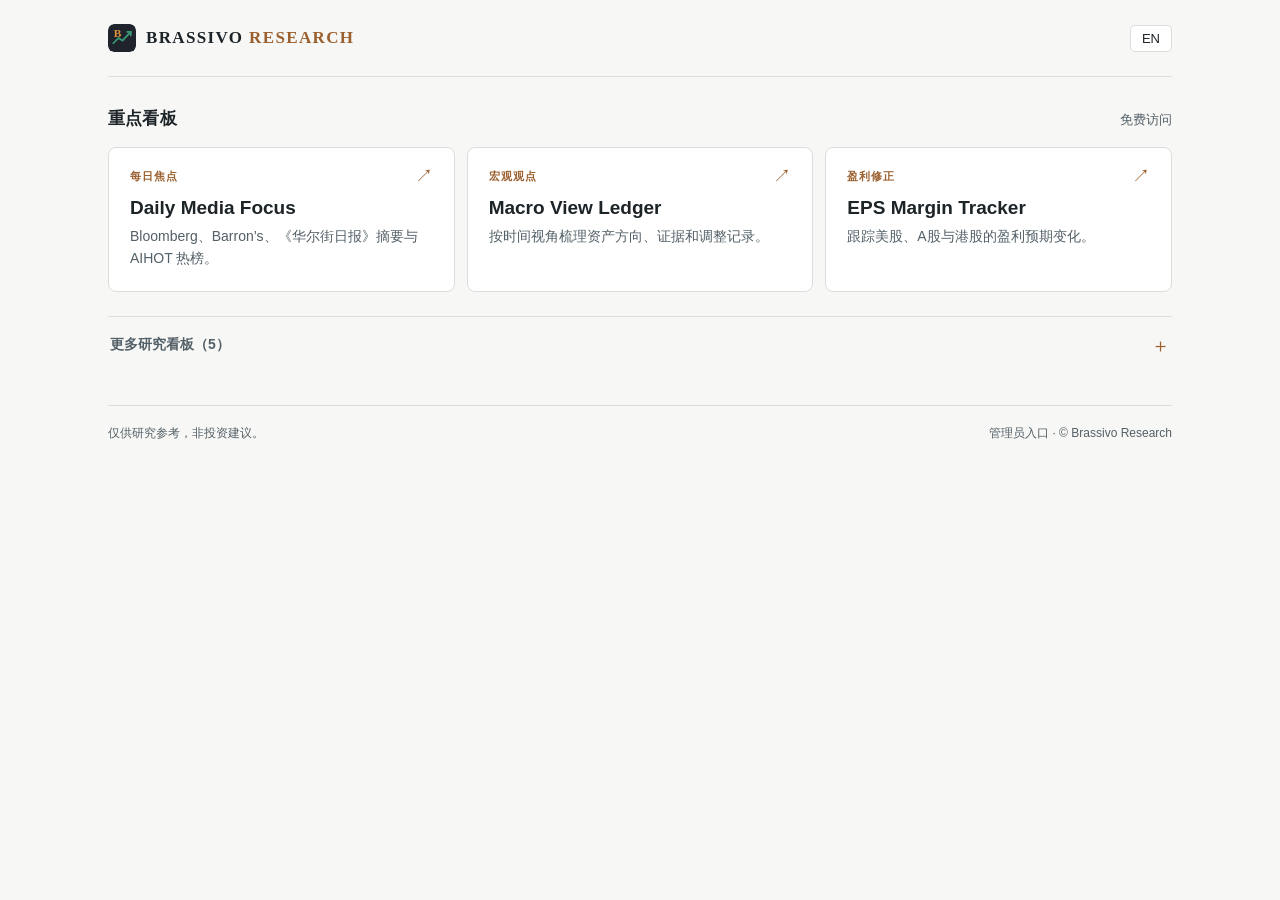
==== index.html @ 9abea87c "Add AIHOT ranking to media focus" ====
<!DOCTYPE html>
<html lang="zh-CN">
<head>
<meta charset="UTF-8">
<meta name="viewport" content="width=device-width, initial-scale=1.0">
<title>Brassivo Research · 每日焦点、宏观观点与 EPS 修正</title>
<meta name="description" content="Brassivo Research 聚焦主流媒体每日焦点、宏观资产方向与 EPS 盈利修正。流动性、板块和个股研究看板可按需展开访问。">
<meta name="keywords" content="全球流动性,央行流动性,美元净流动性,宏观周期,资产配置,观点跟踪,EPS盈利修正,AI产业链,选股,价值投资,中国科技股,A股,港股,liquidity,earnings revisions,AI supply chain,stock screening,China tech stocks">
<meta name="robots" content="index,follow">
<link rel="canonical" href="https://brassivo.com/">
<link rel="icon" type="image/svg+xml" href="/favicon.svg">
<meta property="og:type" content="website">
<meta property="og:site_name" content="Brassivo Research">
<meta property="og:title" content="Brassivo Research · 投研系统">
<meta property="og:description" content="聚焦主流媒体每日焦点、宏观资产方向与 EPS 盈利修正。其他研究看板按需展开。">
<meta property="og:url" content="https://brassivo.com/">
<script type="application/ld+json">
{"@context":"https://schema.org","@type":"WebSite","name":"Brassivo Research","url":"https://brassivo.com/","inLanguage":"zh-CN","description":"聚焦主流媒体每日焦点、宏观资产方向与EPS盈利修正；其他研究看板按需展开。","hasPart":[{"@type":"WebPage","name":"Global Liquidity","url":"https://investment.brassivo.com/","description":"G3/G4央行流动性同比、美元净流动性周频、周期定位与资产配置立场。"},{"@type":"WebPage","name":"Macro View Ledger","url":"https://brassivo.com/macro/","description":"按时间视角、证据等级和反转条件整理公开宏观文章中的资产方向。"},{"@type":"WebPage","name":"Daily Media Focus","url":"https://brassivo.com/media/","description":"Bloomberg、Barron’s、华尔街日报摘要与 AIHOT 热点榜，各自注明来源时间。"},{"@type":"WebPage","name":"EPS Margin Tracker","url":"https://brassivo.com/eps/","description":"公开展示美股、A股和港股EPS盈利预期修正及趋势延续的脱敏结构化台账。"},{"@type":"WebPage","name":"Global Stocks","url":"https://stocks.brassivo.com/","description":"全球AI产业链15个环节按质量×定价未充分程度排序的选股表。"},{"@type":"WebPage","name":"US Sectors","url":"https://stocks.brassivo.com/sectors.html","description":"美股11个GICS板块表现潜力表，与个股选股表同一打分框架。"},{"@type":"WebPage","name":"China Stocks","url":"https://china.brassivo.com/","description":"A股/港股/中概科技股供应链瓶颈环节选股表。"},{"@type":"WebPage","name":"China Sectors","url":"https://china.brassivo.com/sectors.html","description":"A股/港股12个大板块表现潜力表，同一打分框架。"}]}
</script>
<script defer src="https://static.cloudflareinsights.com/beacon.min.js" fdata-cf-beacon='{"token": "3be817e4a2314134a9e291596330cb26"}'></script>
<style>
  :root{--bg:#f7f7f5;--card:#fff;--line:#dcdedc;--txt:#1d2428;--mut:#536067;--accent:#9b602f}
  *{box-sizing:border-box}
  body{margin:0;background:var(--bg);color:var(--txt);font-family:"PingFang SC","Noto Sans CJK SC","Microsoft YaHei",sans-serif;line-height:1.55}
  .wrap{max-width:1120px;margin:auto;padding:0 28px 40px}
  header{display:flex;align-items:center;gap:10px;padding:24px 0;border-bottom:1px solid var(--line)}
  header img{width:28px;height:28px;border-radius:6px}
  .bname{font-family:Georgia,serif;font-size:17px;font-weight:700;letter-spacing:.08em}
  .bname span{color:var(--accent)}
  header button{margin-left:auto;cursor:pointer;border:1px solid var(--line);background:var(--card);color:var(--txt);font-size:13px;padding:5px 11px;border-radius:5px}
  header button:focus-visible,a.card:focus-visible,.more summary:focus-visible,.foot a:focus-visible{outline:2px solid var(--accent);outline-offset:3px}
  .section-head{display:flex;align-items:baseline;justify-content:space-between;gap:20px;margin:29px 0 15px}
  .sect{margin:0;font-size:17px;letter-spacing:.01em}
  .section-note{margin:0;color:var(--mut);font-size:13px}
  .grid{display:grid;grid-template-columns:repeat(2,minmax(0,1fr));gap:12px}
  .primary-grid{grid-template-columns:repeat(3,minmax(0,1fr))}
  a.card{display:block;min-width:0;min-height:145px;padding:19px 21px;background:var(--card);border:1px solid var(--line);border-radius:8px;text-decoration:none;color:var(--txt);transition:border-color .15s,box-shadow .15s}
  a.card:hover{border-color:var(--accent);box-shadow:0 5px 18px rgba(30,35,38,.06)}
  .card-top{display:flex;justify-content:space-between;align-items:center;gap:12px}
  .tag{color:var(--accent);font-size:11px;font-weight:700;letter-spacing:.09em;text-transform:uppercase}
  .go{color:var(--accent);font-size:18px;line-height:1}
  .card h3{margin:11px 0 5px;font-size:19px;line-height:1.3;font-weight:650}
  .card p{margin:0;color:var(--mut);font-size:14px;line-height:1.55}
  .more{margin-top:24px;border-top:1px solid var(--line)}
  .more summary{display:flex;align-items:center;justify-content:space-between;cursor:pointer;padding:17px 2px;color:var(--mut);font-size:14px;font-weight:600;list-style:none}
  .more summary::-webkit-details-marker{display:none}
  .more summary::after{content:"＋";color:var(--accent);font-size:19px;font-weight:400;line-height:1}
  .more[open] summary::after{content:"−"}
  .more .grid{padding-top:2px}
  .foot{display:flex;justify-content:space-between;gap:12px;flex-wrap:wrap;margin-top:32px;padding-top:18px;border-top:1px solid var(--line);color:var(--mut);font-size:12px}
  .foot a{color:inherit;text-decoration:none}
  .foot a:hover{text-decoration:underline}
  @media(max-width:760px){.primary-grid{grid-template-columns:1fr}}
  @media(max-width:640px){.wrap{padding:0 18px 28px}header{padding:17px 0}.bname{font-size:14px}.section-head{display:block;margin-top:24px}.section-note{margin-top:3px}.grid{grid-template-columns:1fr;gap:9px}a.card{min-height:0;padding:16px 17px}.card h3{font-size:18px}.foot{margin-top:25px}}
</style>
</head>
<body>
<div class="wrap">
  <header>
    <img src="/favicon.svg" alt="Brassivo logo">
    <span class="bname">BRASSIVO <span>RESEARCH</span></span>
    <button id="langbtn" onclick="toggleLang()">EN</button>
  </header>

  <main>
  <div class="section-head"><h1 class="sect">重点看板</h1><p class="section-note">免费访问</p></div>
  <div class="grid primary-grid">
    <a class="card" href="/media/">
      <div class="card-top"><span class="tag">每日焦点</span><span class="go" aria-hidden="true">↗</span></div>
      <h3>Daily Media Focus</h3>
      <p>Bloomberg、Barron’s、《华尔街日报》摘要与 AIHOT 热榜。</p>
    </a>
    <a class="card" href="/macro/">
      <div class="card-top"><span class="tag">宏观观点</span><span class="go" aria-hidden="true">↗</span></div>
      <h3>Macro View Ledger</h3>
      <p>按时间视角梳理资产方向、证据和调整记录。</p>
    </a>
    <a class="card" href="/eps/">
      <div class="card-top"><span class="tag">盈利修正</span><span class="go" aria-hidden="true">↗</span></div>
      <h3>EPS Margin Tracker</h3>
      <p>跟踪美股、A股与港股的盈利预期变化。</p>
    </a>
  </div>

  <details class="more">
    <summary>更多研究看板（5）</summary>
    <div class="grid">
    <a class="card" href="https://investment.brassivo.com">
      <div class="card-top"><span class="tag">全球流动性</span><span class="go" aria-hidden="true">↗</span></div>
      <h3>Global Liquidity</h3>
      <p>跟踪央行流动性、周期定位与资产配置。</p>
    </a>
    <a class="card" href="https://stocks.brassivo.com/sectors.html">
      <div class="card-top"><span class="tag">美股板块</span><span class="go" aria-hidden="true">↗</span></div>
      <h3>US Sectors</h3>
      <p>比较 11 个 GICS 板块的估值与盈利修正。</p>
    </a>
    <a class="card" href="https://china.brassivo.com/sectors.html">
      <div class="card-top"><span class="tag">中国板块</span><span class="go" aria-hidden="true">↗</span></div>
      <h3>China Sectors</h3>
      <p>比较 A股与港股 12 个大板块的估值与预期。</p>
    </a>
    <a class="card" href="https://stocks.brassivo.com">
      <div class="card-top"><span class="tag">全球个股</span><span class="go" aria-hidden="true">↗</span></div>
      <h3>Global Stocks</h3>
      <p>按质量与定价水平筛选 AI 产业链公司。</p>
    </a>
    <a class="card" href="https://china.brassivo.com">
      <div class="card-top"><span class="tag">中国个股</span><span class="go" aria-hidden="true">↗</span></div>
      <h3>China Stocks</h3>
      <p>筛选 A股、港股与中概股中的供应链瓶颈公司。</p>
    </a>
    </div>
  </details>
  </main>
  <div class="foot"><span id="ft1">仅供研究参考，非投资建议。</span><span><a href="/admin.html" id="ft3">管理员入口</a> · © Brassivo Research</span></div>
</div>
<script>
// ---- 中英切换（默认中文，cookie 记忆）----
var I18N=[
  ['.sect','重点看板','Featured dashboards'],
  ['.section-note','免费访问','Free access'],
  ['.more summary','更多研究看板（5）','More research dashboards (5)'],
  ['a[href="/media/"] .tag','每日焦点','Daily focus'],
  ['a[href="/media/"] p','Bloomberg、Barron’s、《华尔街日报》摘要与 AIHOT 热榜。','Dated highlights from Bloomberg, Barron’s, The Wall Street Journal and AIHOT.'],
  ['a[href="/macro/"] .tag','宏观观点','Macro views'],
  ['a[href="/macro/"] p','按时间视角梳理资产方向、证据和调整记录。','Asset direction, evidence and changes by time horizon.'],
  ['a[href="/eps/"] .tag','盈利修正','Earnings revisions'],
  ['a[href="/eps/"] p','跟踪美股、A股与港股的盈利预期变化。','Tracks earnings expectation changes in US, mainland China and Hong Kong stocks.'],
  ['a[href="https://investment.brassivo.com"] .tag','全球流动性','Global liquidity'],
  ['a[href="https://investment.brassivo.com"] p','跟踪央行流动性、周期定位与资产配置。','Central-bank liquidity, cycle positioning and asset allocation.'],
  ['a[href="https://stocks.brassivo.com/sectors.html"] .tag','美股板块','US sectors'],
  ['a[href="https://stocks.brassivo.com/sectors.html"] p','比较 11 个 GICS 板块的估值与盈利修正。','Compares valuations and earnings revisions across 11 GICS sectors.'],
  ['a[href="https://china.brassivo.com/sectors.html"] .tag','中国板块','China sectors'],
  ['a[href="https://china.brassivo.com/sectors.html"] p','比较 A股与港股 12 个大板块的估值与预期。','Compares valuations and expectations across 12 A-share and Hong Kong sectors.'],
  ['a[href="https://stocks.brassivo.com"] .tag','全球个股','Global stocks'],
  ['a[href="https://stocks.brassivo.com"] p','按质量与定价水平筛选 AI 产业链公司。','Screens AI supply-chain companies by quality and valuation.'],
  ['a[href="https://china.brassivo.com"] .tag','中国个股','China stocks'],
  ['a[href="https://china.brassivo.com"] p','筛选 A股、港股与中概股中的供应链瓶颈公司。','Screens supply-chain bottleneck companies across A-shares, Hong Kong and Chinese ADRs.'],
  ['#ft1','仅供研究参考，非投资建议。','For research only. Not investment advice.'],
  ['#ft3','管理员入口','Admin']
];
function applyLang(l){
  I18N.forEach(function(it){var el=document.querySelector(it[0]);if(el)el.innerHTML=l==='en'?it[2]:it[1];});
  document.getElementById('langbtn').textContent=l==='en'?'中':'EN';
  document.documentElement.lang=l==='en'?'en':'zh-CN';
}
function toggleLang(){
  var l=(document.cookie.match(/brassivo_lang=(en|zh)/)||[])[1]==='en'?'zh':'en';
  document.cookie='brassivo_lang='+l+'; domain=.brassivo.com; path=/; max-age=31536000; SameSite=Lax';
  applyLang(l);
}
(function(){var l=(document.cookie.match(/brassivo_lang=(en|zh)/)||[])[1]||'zh';if(l==='en')applyLang('en');})();
</script>
</body>
</html>
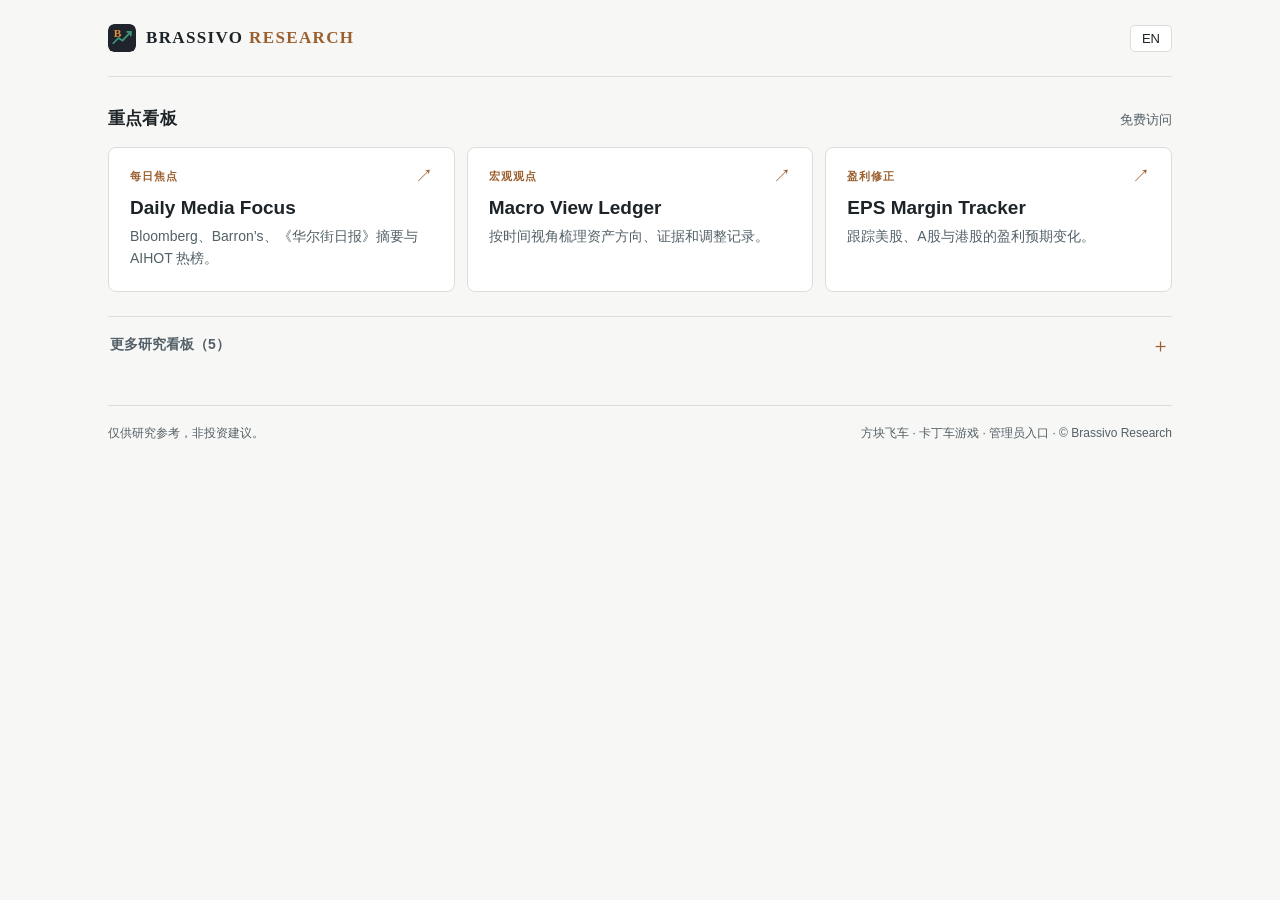
==== commit 6add7612: "Publish Block Kart game on dedicated subpage" ====
--- a/index.html
+++ b/index.html
@@ -113,7 +113,7 @@
     </div>
   </details>
   </main>
-  <div class="foot"><span id="ft1">仅供研究参考，非投资建议。</span><span><a href="/admin.html" id="ft3">管理员入口</a> · © Brassivo Research</span></div>
+  <div class="foot"><span id="ft1">仅供研究参考，非投资建议。</span><span><a href="/block-kart/" id="game-link">方块飞车 · 卡丁车游戏</a> · <a href="/admin.html" id="ft3">管理员入口</a> · © Brassivo Research</span></div>
 </div>
 <script>
 // ---- 中英切换（默认中文，cookie 记忆）----
@@ -138,6 +138,7 @@
   ['a[href="https://china.brassivo.com"] .tag','中国个股','China stocks'],
   ['a[href="https://china.brassivo.com"] p','筛选 A股、港股与中概股中的供应链瓶颈公司。','Screens supply-chain bottleneck companies across A-shares, Hong Kong and Chinese ADRs.'],
   ['#ft1','仅供研究参考，非投资建议。','For research only. Not investment advice.'],
+  ['#game-link','方块飞车 · 卡丁车游戏','Block Kart · Racing game'],
   ['#ft3','管理员入口','Admin']
 ];
 function applyLang(l){
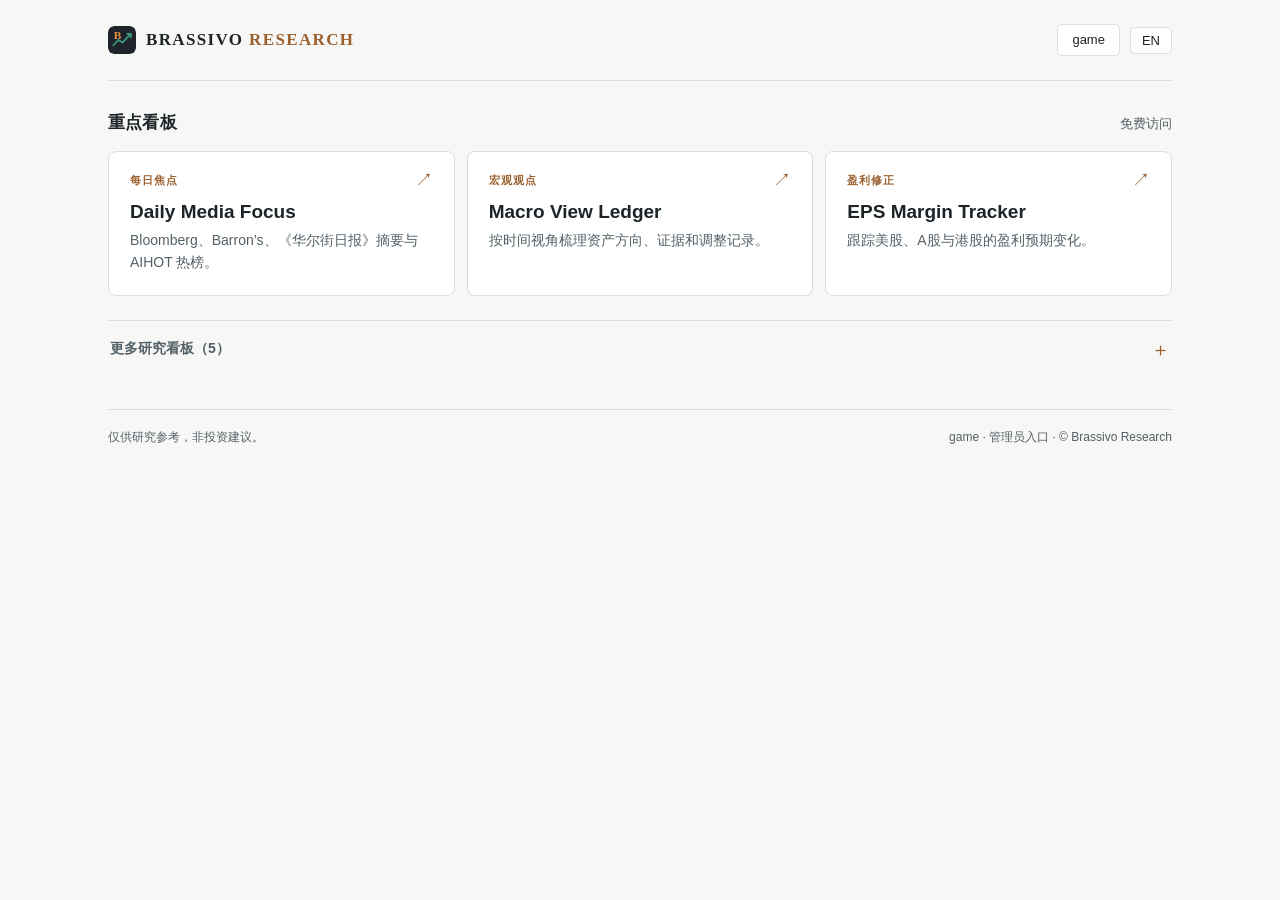
==== commit ff78e70e: "Add game directory and homepage game button" ====
--- a/index.html
+++ b/index.html
@@ -27,7 +27,9 @@
   header img{width:28px;height:28px;border-radius:6px}
   .bname{font-family:Georgia,serif;font-size:17px;font-weight:700;letter-spacing:.08em}
   .bname span{color:var(--accent)}
-  header button{margin-left:auto;cursor:pointer;border:1px solid var(--line);background:var(--card);color:var(--txt);font-size:13px;padding:5px 11px;border-radius:5px}
+  .game-button{margin-left:auto;border:1px solid var(--line);background:var(--card);color:var(--txt);font-size:13px;padding:5px 14px;border-radius:5px;text-decoration:none}
+  .game-button:hover{border-color:var(--accent);color:var(--accent)}
+  header button{margin-left:0;cursor:pointer;border:1px solid var(--line);background:var(--card);color:var(--txt);font-size:13px;padding:5px 11px;border-radius:5px}
   header button:focus-visible,a.card:focus-visible,.more summary:focus-visible,.foot a:focus-visible{outline:2px solid var(--accent);outline-offset:3px}
   .section-head{display:flex;align-items:baseline;justify-content:space-between;gap:20px;margin:29px 0 15px}
   .sect{margin:0;font-size:17px;letter-spacing:.01em}
@@ -59,6 +61,7 @@
   <header>
     <img src="/favicon.svg" alt="Brassivo logo">
     <span class="bname">BRASSIVO <span>RESEARCH</span></span>
+    <a class="game-button" href="/game/">game</a>
     <button id="langbtn" onclick="toggleLang()">EN</button>
   </header>
 
@@ -113,7 +116,7 @@
     </div>
   </details>
   </main>
-  <div class="foot"><span id="ft1">仅供研究参考，非投资建议。</span><span><a href="/block-kart/" id="game-link">方块飞车 · 卡丁车游戏</a> · <a href="/admin.html" id="ft3">管理员入口</a> · © Brassivo Research</span></div>
+  <div class="foot"><span id="ft1">仅供研究参考，非投资建议。</span><span><a href="/game/" id="game-link">game</a> · <a href="/admin.html" id="ft3">管理员入口</a> · © Brassivo Research</span></div>
 </div>
 <script>
 // ---- 中英切换（默认中文，cookie 记忆）----
@@ -138,7 +141,7 @@
   ['a[href="https://china.brassivo.com"] .tag','中国个股','China stocks'],
   ['a[href="https://china.brassivo.com"] p','筛选 A股、港股与中概股中的供应链瓶颈公司。','Screens supply-chain bottleneck companies across A-shares, Hong Kong and Chinese ADRs.'],
   ['#ft1','仅供研究参考，非投资建议。','For research only. Not investment advice.'],
-  ['#game-link','方块飞车 · 卡丁车游戏','Block Kart · Racing game'],
+  ['#game-link','game','game'],
   ['#ft3','管理员入口','Admin']
 ];
 function applyLang(l){
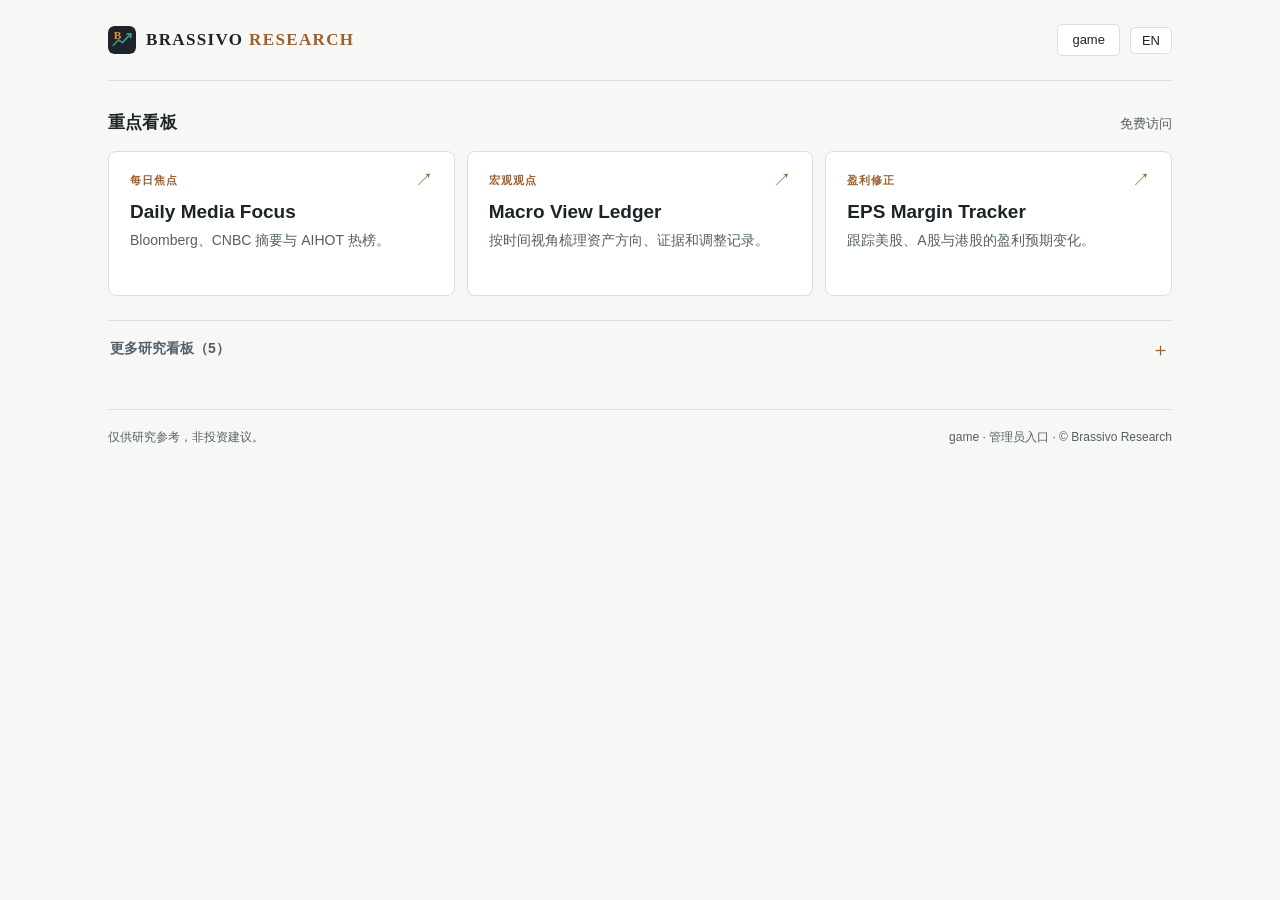
==== commit bbd07b33: "feat(media): switch WSJ/Barrons to CNBC Economy and CNBC Investing RSS feeds" ====
--- a/index.html
+++ b/index.html
@@ -15,7 +15,7 @@
 <meta property="og:description" content="聚焦主流媒体每日焦点、宏观资产方向与 EPS 盈利修正。其他研究看板按需展开。">
 <meta property="og:url" content="https://brassivo.com/">
 <script type="application/ld+json">
-{"@context":"https://schema.org","@type":"WebSite","name":"Brassivo Research","url":"https://brassivo.com/","inLanguage":"zh-CN","description":"聚焦主流媒体每日焦点、宏观资产方向与EPS盈利修正；其他研究看板按需展开。","hasPart":[{"@type":"WebPage","name":"Global Liquidity","url":"https://investment.brassivo.com/","description":"G3/G4央行流动性同比、美元净流动性周频、周期定位与资产配置立场。"},{"@type":"WebPage","name":"Macro View Ledger","url":"https://brassivo.com/macro/","description":"按时间视角、证据等级和反转条件整理公开宏观文章中的资产方向。"},{"@type":"WebPage","name":"Daily Media Focus","url":"https://brassivo.com/media/","description":"Bloomberg、Barron’s、华尔街日报摘要与 AIHOT 热点榜，各自注明来源时间。"},{"@type":"WebPage","name":"EPS Margin Tracker","url":"https://brassivo.com/eps/","description":"公开展示美股、A股和港股EPS盈利预期修正及趋势延续的脱敏结构化台账。"},{"@type":"WebPage","name":"Global Stocks","url":"https://stocks.brassivo.com/","description":"全球AI产业链15个环节按质量×定价未充分程度排序的选股表。"},{"@type":"WebPage","name":"US Sectors","url":"https://stocks.brassivo.com/sectors.html","description":"美股11个GICS板块表现潜力表，与个股选股表同一打分框架。"},{"@type":"WebPage","name":"China Stocks","url":"https://china.brassivo.com/","description":"A股/港股/中概科技股供应链瓶颈环节选股表。"},{"@type":"WebPage","name":"China Sectors","url":"https://china.brassivo.com/sectors.html","description":"A股/港股12个大板块表现潜力表，同一打分框架。"}]}
+{"@context":"https://schema.org","@type":"WebSite","name":"Brassivo Research","url":"https://brassivo.com/","inLanguage":"zh-CN","description":"聚焦主流媒体每日焦点、宏观资产方向与EPS盈利修正；其他研究看板按需展开。","hasPart":[{"@type":"WebPage","name":"Global Liquidity","url":"https://investment.brassivo.com/","description":"G3/G4央行流动性同比、美元净流动性周频、周期定位与资产配置立场。"},{"@type":"WebPage","name":"Macro View Ledger","url":"https://brassivo.com/macro/","description":"按时间视角、证据等级和反转条件整理公开宏观文章中的资产方向。"},{"@type":"WebPage","name":"Daily Media Focus","url":"https://brassivo.com/media/","description":"Bloomberg、CNBC 摘要与 AIHOT 热点榜，各自注明来源时间。"},{"@type":"WebPage","name":"EPS Margin Tracker","url":"https://brassivo.com/eps/","description":"公开展示美股、A股和港股EPS盈利预期修正及趋势延续的脱敏结构化台账。"},{"@type":"WebPage","name":"Global Stocks","url":"https://stocks.brassivo.com/","description":"全球AI产业链15个环节按质量×定价未充分程度排序的选股表。"},{"@type":"WebPage","name":"US Sectors","url":"https://stocks.brassivo.com/sectors.html","description":"美股11个GICS板块表现潜力表，与个股选股表同一打分框架。"},{"@type":"WebPage","name":"China Stocks","url":"https://china.brassivo.com/","description":"A股/港股/中概科技股供应链瓶颈环节选股表。"},{"@type":"WebPage","name":"China Sectors","url":"https://china.brassivo.com/sectors.html","description":"A股/港股12个大板块表现潜力表，同一打分框架。"}]}
 </script>
 <script defer src="https://static.cloudflareinsights.com/beacon.min.js" fdata-cf-beacon='{"token": "3be817e4a2314134a9e291596330cb26"}'></script>
 <style>
@@ -71,7 +71,7 @@
     <a class="card" href="/media/">
       <div class="card-top"><span class="tag">每日焦点</span><span class="go" aria-hidden="true">↗</span></div>
       <h3>Daily Media Focus</h3>
-      <p>Bloomberg、Barron’s、《华尔街日报》摘要与 AIHOT 热榜。</p>
+      <p>Bloomberg、CNBC 摘要与 AIHOT 热榜。</p>
     </a>
     <a class="card" href="/macro/">
       <div class="card-top"><span class="tag">宏观观点</span><span class="go" aria-hidden="true">↗</span></div>
@@ -125,7 +125,7 @@
   ['.section-note','免费访问','Free access'],
   ['.more summary','更多研究看板（5）','More research dashboards (5)'],
   ['a[href="/media/"] .tag','每日焦点','Daily focus'],
-  ['a[href="/media/"] p','Bloomberg、Barron’s、《华尔街日报》摘要与 AIHOT 热榜。','Dated highlights from Bloomberg, Barron’s, The Wall Street Journal and AIHOT.'],
+  ['a[href="/media/"] p','Bloomberg、CNBC 摘要与 AIHOT 热榜。','Dated highlights from Bloomberg, CNBC and AIHOT.'],
   ['a[href="/macro/"] .tag','宏观观点','Macro views'],
   ['a[href="/macro/"] p','按时间视角梳理资产方向、证据和调整记录。','Asset direction, evidence and changes by time horizon.'],
   ['a[href="/eps/"] .tag','盈利修正','Earnings revisions'],
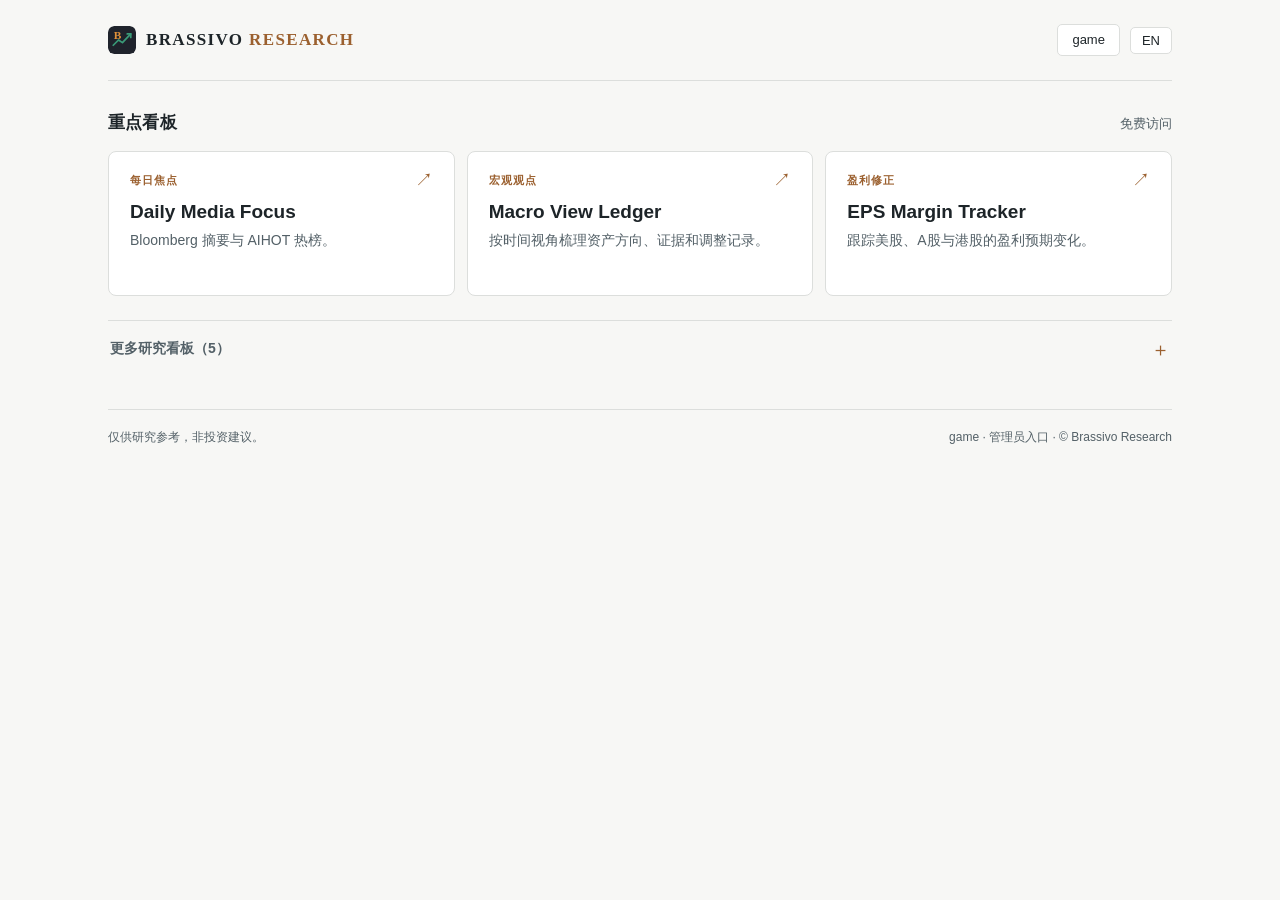
==== commit b4febaef: "feat(media): remove CNBC Economy and CNBC Investing modules, keep Bloomberg and AIHOT only" ====
--- a/index.html
+++ b/index.html
@@ -15,7 +15,7 @@
 <meta property="og:description" content="聚焦主流媒体每日焦点、宏观资产方向与 EPS 盈利修正。其他研究看板按需展开。">
 <meta property="og:url" content="https://brassivo.com/">
 <script type="application/ld+json">
-{"@context":"https://schema.org","@type":"WebSite","name":"Brassivo Research","url":"https://brassivo.com/","inLanguage":"zh-CN","description":"聚焦主流媒体每日焦点、宏观资产方向与EPS盈利修正；其他研究看板按需展开。","hasPart":[{"@type":"WebPage","name":"Global Liquidity","url":"https://investment.brassivo.com/","description":"G3/G4央行流动性同比、美元净流动性周频、周期定位与资产配置立场。"},{"@type":"WebPage","name":"Macro View Ledger","url":"https://brassivo.com/macro/","description":"按时间视角、证据等级和反转条件整理公开宏观文章中的资产方向。"},{"@type":"WebPage","name":"Daily Media Focus","url":"https://brassivo.com/media/","description":"Bloomberg、CNBC 摘要与 AIHOT 热点榜，各自注明来源时间。"},{"@type":"WebPage","name":"EPS Margin Tracker","url":"https://brassivo.com/eps/","description":"公开展示美股、A股和港股EPS盈利预期修正及趋势延续的脱敏结构化台账。"},{"@type":"WebPage","name":"Global Stocks","url":"https://stocks.brassivo.com/","description":"全球AI产业链15个环节按质量×定价未充分程度排序的选股表。"},{"@type":"WebPage","name":"US Sectors","url":"https://stocks.brassivo.com/sectors.html","description":"美股11个GICS板块表现潜力表，与个股选股表同一打分框架。"},{"@type":"WebPage","name":"China Stocks","url":"https://china.brassivo.com/","description":"A股/港股/中概科技股供应链瓶颈环节选股表。"},{"@type":"WebPage","name":"China Sectors","url":"https://china.brassivo.com/sectors.html","description":"A股/港股12个大板块表现潜力表，同一打分框架。"}]}
+{"@context":"https://schema.org","@type":"WebSite","name":"Brassivo Research","url":"https://brassivo.com/","inLanguage":"zh-CN","description":"聚焦主流媒体每日焦点、宏观资产方向与EPS盈利修正；其他研究看板按需展开。","hasPart":[{"@type":"WebPage","name":"Global Liquidity","url":"https://investment.brassivo.com/","description":"G3/G4央行流动性同比、美元净流动性周频、周期定位与资产配置立场。"},{"@type":"WebPage","name":"Macro View Ledger","url":"https://brassivo.com/macro/","description":"按时间视角、证据等级和反转条件整理公开宏观文章中的资产方向。"},{"@type":"WebPage","name":"Daily Media Focus","url":"https://brassivo.com/media/","description":"Bloomberg 摘要与 AIHOT 热点榜，各自注明来源时间。"},{"@type":"WebPage","name":"EPS Margin Tracker","url":"https://brassivo.com/eps/","description":"公开展示美股、A股和港股EPS盈利预期修正及趋势延续的脱敏结构化台账。"},{"@type":"WebPage","name":"Global Stocks","url":"https://stocks.brassivo.com/","description":"全球AI产业链15个环节按质量×定价未充分程度排序的选股表。"},{"@type":"WebPage","name":"US Sectors","url":"https://stocks.brassivo.com/sectors.html","description":"美股11个GICS板块表现潜力表，与个股选股表同一打分框架。"},{"@type":"WebPage","name":"China Stocks","url":"https://china.brassivo.com/","description":"A股/港股/中概科技股供应链瓶颈环节选股表。"},{"@type":"WebPage","name":"China Sectors","url":"https://china.brassivo.com/sectors.html","description":"A股/港股12个大板块表现潜力表，同一打分框架。"}]}
 </script>
 <script defer src="https://static.cloudflareinsights.com/beacon.min.js" fdata-cf-beacon='{"token": "3be817e4a2314134a9e291596330cb26"}'></script>
 <style>
@@ -71,7 +71,7 @@
     <a class="card" href="/media/">
       <div class="card-top"><span class="tag">每日焦点</span><span class="go" aria-hidden="true">↗</span></div>
       <h3>Daily Media Focus</h3>
-      <p>Bloomberg、CNBC 摘要与 AIHOT 热榜。</p>
+      <p>Bloomberg 摘要与 AIHOT 热榜。</p>
     </a>
     <a class="card" href="/macro/">
       <div class="card-top"><span class="tag">宏观观点</span><span class="go" aria-hidden="true">↗</span></div>
@@ -125,7 +125,7 @@
   ['.section-note','免费访问','Free access'],
   ['.more summary','更多研究看板（5）','More research dashboards (5)'],
   ['a[href="/media/"] .tag','每日焦点','Daily focus'],
-  ['a[href="/media/"] p','Bloomberg、CNBC 摘要与 AIHOT 热榜。','Dated highlights from Bloomberg, CNBC and AIHOT.'],
+  ['a[href="/media/"] p','Bloomberg 摘要与 AIHOT 热榜。','Dated highlights from Bloomberg and AIHOT.'],
   ['a[href="/macro/"] .tag','宏观观点','Macro views'],
   ['a[href="/macro/"] p','按时间视角梳理资产方向、证据和调整记录。','Asset direction, evidence and changes by time horizon.'],
   ['a[href="/eps/"] .tag','盈利修正','Earnings revisions'],
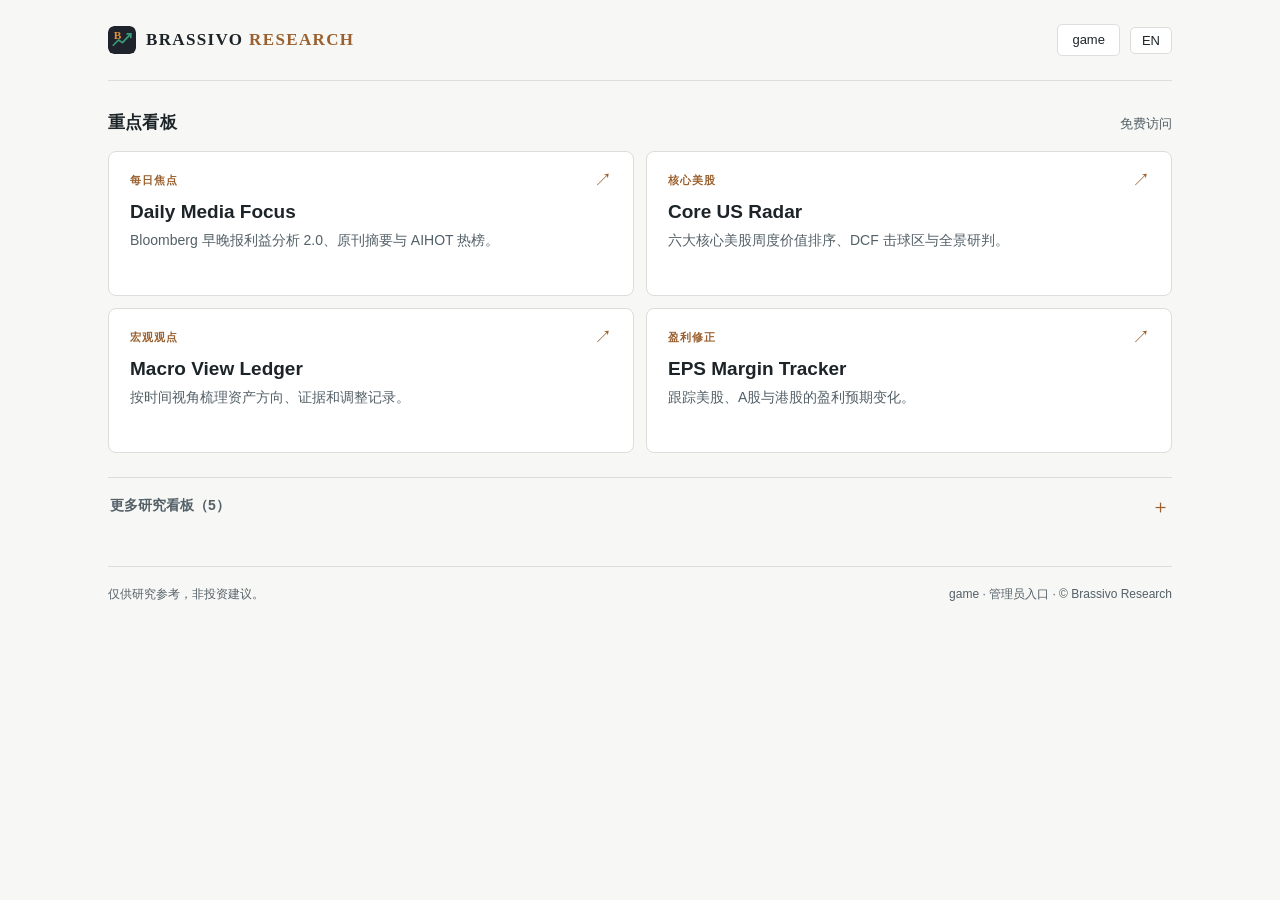
==== commit 5a5fac5f: "feat(media,radar): integrate Bloomberg Interest Analysis 2.0 and Core 6 US Radar" ====
--- a/index.html
+++ b/index.html
@@ -15,7 +15,7 @@
 <meta property="og:description" content="聚焦主流媒体每日焦点、宏观资产方向与 EPS 盈利修正。其他研究看板按需展开。">
 <meta property="og:url" content="https://brassivo.com/">
 <script type="application/ld+json">
-{"@context":"https://schema.org","@type":"WebSite","name":"Brassivo Research","url":"https://brassivo.com/","inLanguage":"zh-CN","description":"聚焦主流媒体每日焦点、宏观资产方向与EPS盈利修正；其他研究看板按需展开。","hasPart":[{"@type":"WebPage","name":"Global Liquidity","url":"https://investment.brassivo.com/","description":"G3/G4央行流动性同比、美元净流动性周频、周期定位与资产配置立场。"},{"@type":"WebPage","name":"Macro View Ledger","url":"https://brassivo.com/macro/","description":"按时间视角、证据等级和反转条件整理公开宏观文章中的资产方向。"},{"@type":"WebPage","name":"Daily Media Focus","url":"https://brassivo.com/media/","description":"Bloomberg 摘要与 AIHOT 热点榜，各自注明来源时间。"},{"@type":"WebPage","name":"EPS Margin Tracker","url":"https://brassivo.com/eps/","description":"公开展示美股、A股和港股EPS盈利预期修正及趋势延续的脱敏结构化台账。"},{"@type":"WebPage","name":"Global Stocks","url":"https://stocks.brassivo.com/","description":"全球AI产业链15个环节按质量×定价未充分程度排序的选股表。"},{"@type":"WebPage","name":"US Sectors","url":"https://stocks.brassivo.com/sectors.html","description":"美股11个GICS板块表现潜力表，与个股选股表同一打分框架。"},{"@type":"WebPage","name":"China Stocks","url":"https://china.brassivo.com/","description":"A股/港股/中概科技股供应链瓶颈环节选股表。"},{"@type":"WebPage","name":"China Sectors","url":"https://china.brassivo.com/sectors.html","description":"A股/港股12个大板块表现潜力表，同一打分框架。"}]}
+{"@context":"https://schema.org","@type":"WebSite","name":"Brassivo Research","url":"https://brassivo.com/","inLanguage":"zh-CN","description":"聚焦主流媒体每日焦点、核心美股全景排序、宏观资产方向与EPS盈利修正；其他研究看板按需展开。","hasPart":[{"@type":"WebPage","name":"Global Liquidity","url":"https://investment.brassivo.com/","description":"G3/G4央行流动性同比、美元净流动性周频、周期定位与资产配置立场。"},{"@type":"WebPage","name":"Macro View Ledger","url":"https://brassivo.com/macro/","description":"按时间视角、证据等级和反转条件整理公开宏观文章中的资产方向。"},{"@type":"WebPage","name":"Daily Media Focus","url":"https://brassivo.com/media/","description":"Bloomberg 利益分析 2.0 早晚报归档、原刊摘要与 AIHOT 热点榜。"},{"@type":"WebPage","name":"Core US Radar","url":"https://brassivo.com/radar/","description":"每周六自动刷新的六大核心美股五步慢变量、DCF 击球区与价值排序。"},{"@type":"WebPage","name":"EPS Margin Tracker","url":"https://brassivo.com/eps/","description":"公开展示美股、A股和港股EPS盈利预期修正及趋势延续的脱敏结构化台账。"},{"@type":"WebPage","name":"Global Stocks","url":"https://stocks.brassivo.com/","description":"全球AI产业链15个环节按质量×定价未充分程度排序的选股表。"},{"@type":"WebPage","name":"US Sectors","url":"https://stocks.brassivo.com/sectors.html","description":"美股11个GICS板块表现潜力表，与个股选股表同一打分框架。"},{"@type":"WebPage","name":"China Stocks","url":"https://china.brassivo.com/","description":"A股/港股/中概科技股供应链瓶颈环节选股表。"},{"@type":"WebPage","name":"China Sectors","url":"https://china.brassivo.com/sectors.html","description":"A股/港股12个大板块表现潜力表，同一打分框架。"}]}
 </script>
 <script defer src="https://static.cloudflareinsights.com/beacon.min.js" fdata-cf-beacon='{"token": "3be817e4a2314134a9e291596330cb26"}'></script>
 <style>
@@ -35,7 +35,7 @@
   .sect{margin:0;font-size:17px;letter-spacing:.01em}
   .section-note{margin:0;color:var(--mut);font-size:13px}
   .grid{display:grid;grid-template-columns:repeat(2,minmax(0,1fr));gap:12px}
-  .primary-grid{grid-template-columns:repeat(3,minmax(0,1fr))}
+  .primary-grid{grid-template-columns:repeat(2,minmax(0,1fr))}
   a.card{display:block;min-width:0;min-height:145px;padding:19px 21px;background:var(--card);border:1px solid var(--line);border-radius:8px;text-decoration:none;color:var(--txt);transition:border-color .15s,box-shadow .15s}
   a.card:hover{border-color:var(--accent);box-shadow:0 5px 18px rgba(30,35,38,.06)}
   .card-top{display:flex;justify-content:space-between;align-items:center;gap:12px}
@@ -71,7 +71,12 @@
     <a class="card" href="/media/">
       <div class="card-top"><span class="tag">每日焦点</span><span class="go" aria-hidden="true">↗</span></div>
       <h3>Daily Media Focus</h3>
-      <p>Bloomberg 摘要与 AIHOT 热榜。</p>
+      <p>Bloomberg 早晚报利益分析 2.0、原刊摘要与 AIHOT 热榜。</p>
+    </a>
+    <a class="card" href="/radar/">
+      <div class="card-top"><span class="tag">核心美股</span><span class="go" aria-hidden="true">↗</span></div>
+      <h3>Core US Radar</h3>
+      <p>六大核心美股周度价值排序、DCF 击球区与全景研判。</p>
     </a>
     <a class="card" href="/macro/">
       <div class="card-top"><span class="tag">宏观观点</span><span class="go" aria-hidden="true">↗</span></div>
@@ -125,7 +130,9 @@
   ['.section-note','免费访问','Free access'],
   ['.more summary','更多研究看板（5）','More research dashboards (5)'],
   ['a[href="/media/"] .tag','每日焦点','Daily focus'],
-  ['a[href="/media/"] p','Bloomberg 摘要与 AIHOT 热榜。','Dated highlights from Bloomberg and AIHOT.'],
+  ['a[href="/media/"] p','Bloomberg 早晚报利益分析 2.0、原刊摘要与 AIHOT 热榜。','Bloomberg Interest Analysis 2.0 archive, daily highlights, and AIHOT.'],
+  ['a[href="/radar/"] .tag','核心美股','Core US equities'],
+  ['a[href="/radar/"] p','六大核心美股周度价值排序、DCF 击球区与全景研判。','Weekly value ranking, DCF strike zones, and panoramic dossiers for 6 core US stocks.'],
   ['a[href="/macro/"] .tag','宏观观点','Macro views'],
   ['a[href="/macro/"] p','按时间视角梳理资产方向、证据和调整记录。','Asset direction, evidence and changes by time horizon.'],
   ['a[href="/eps/"] .tag','盈利修正','Earnings revisions'],
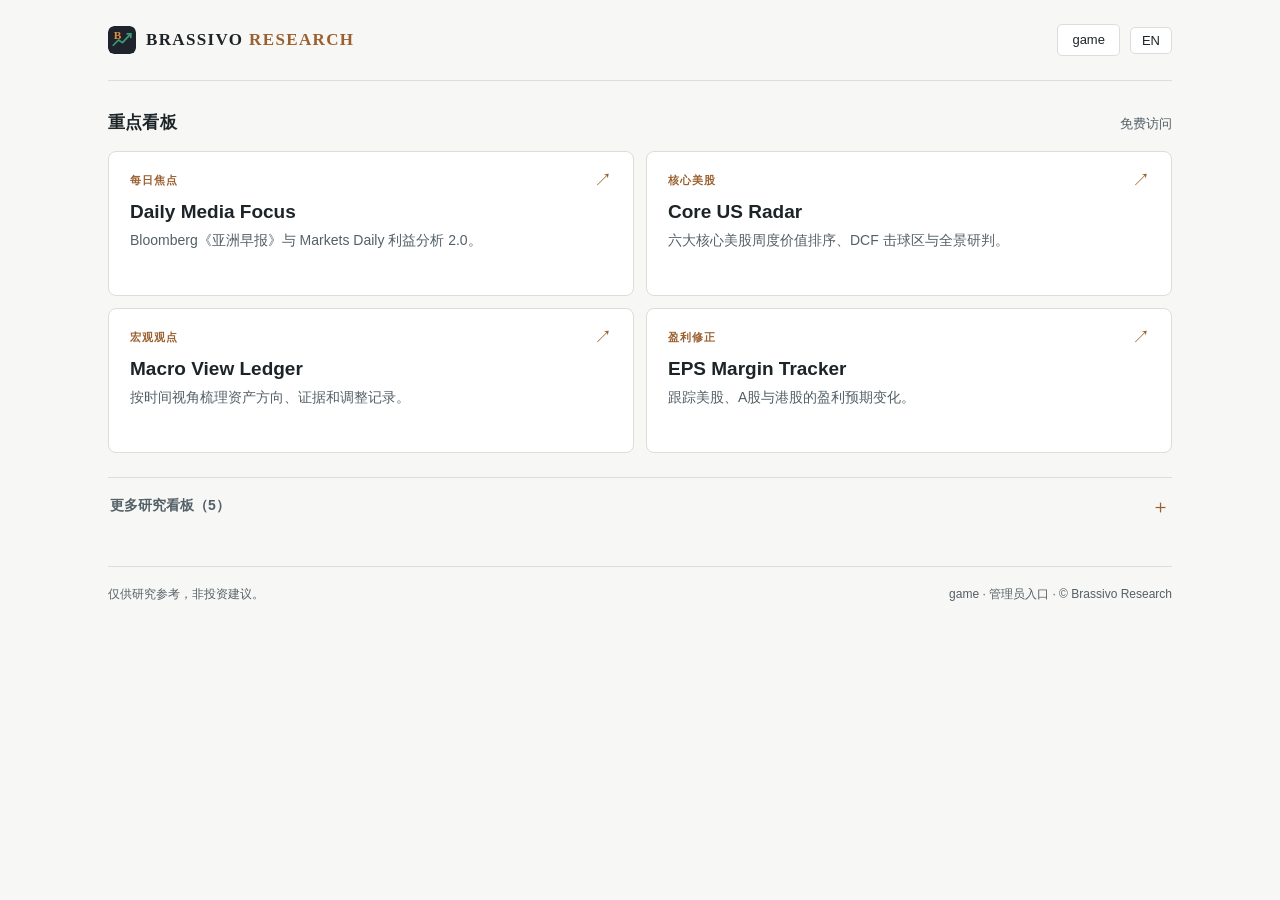
==== commit 9ef0906a: "refactor(media): remove legacy conditional view and AIHOT section" ====
--- a/index.html
+++ b/index.html
@@ -15,7 +15,7 @@
 <meta property="og:description" content="聚焦主流媒体每日焦点、宏观资产方向与 EPS 盈利修正。其他研究看板按需展开。">
 <meta property="og:url" content="https://brassivo.com/">
 <script type="application/ld+json">
-{"@context":"https://schema.org","@type":"WebSite","name":"Brassivo Research","url":"https://brassivo.com/","inLanguage":"zh-CN","description":"聚焦主流媒体每日焦点、核心美股全景排序、宏观资产方向与EPS盈利修正；其他研究看板按需展开。","hasPart":[{"@type":"WebPage","name":"Global Liquidity","url":"https://investment.brassivo.com/","description":"G3/G4央行流动性同比、美元净流动性周频、周期定位与资产配置立场。"},{"@type":"WebPage","name":"Macro View Ledger","url":"https://brassivo.com/macro/","description":"按时间视角、证据等级和反转条件整理公开宏观文章中的资产方向。"},{"@type":"WebPage","name":"Daily Media Focus","url":"https://brassivo.com/media/","description":"Bloomberg 利益分析 2.0 早晚报归档、原刊摘要与 AIHOT 热点榜。"},{"@type":"WebPage","name":"Core US Radar","url":"https://brassivo.com/radar/","description":"每周六自动刷新的六大核心美股五步慢变量、DCF 击球区与价值排序。"},{"@type":"WebPage","name":"EPS Margin Tracker","url":"https://brassivo.com/eps/","description":"公开展示美股、A股和港股EPS盈利预期修正及趋势延续的脱敏结构化台账。"},{"@type":"WebPage","name":"Global Stocks","url":"https://stocks.brassivo.com/","description":"全球AI产业链15个环节按质量×定价未充分程度排序的选股表。"},{"@type":"WebPage","name":"US Sectors","url":"https://stocks.brassivo.com/sectors.html","description":"美股11个GICS板块表现潜力表，与个股选股表同一打分框架。"},{"@type":"WebPage","name":"China Stocks","url":"https://china.brassivo.com/","description":"A股/港股/中概科技股供应链瓶颈环节选股表。"},{"@type":"WebPage","name":"China Sectors","url":"https://china.brassivo.com/sectors.html","description":"A股/港股12个大板块表现潜力表，同一打分框架。"}]}
+{"@context":"https://schema.org","@type":"WebSite","name":"Brassivo Research","url":"https://brassivo.com/","inLanguage":"zh-CN","description":"聚焦主流媒体每日焦点、核心美股全景排序、宏观资产方向与EPS盈利修正；其他研究看板按需展开。","hasPart":[{"@type":"WebPage","name":"Global Liquidity","url":"https://investment.brassivo.com/","description":"G3/G4央行流动性同比、美元净流动性周频、周期定位与资产配置立场。"},{"@type":"WebPage","name":"Macro View Ledger","url":"https://brassivo.com/macro/","description":"按时间视角、证据等级和反转条件整理公开宏观文章中的资产方向。"},{"@type":"WebPage","name":"Daily Media Focus","url":"https://brassivo.com/media/","description":"每日自动归档 Bloomberg《亚洲早报》与 Markets Daily 利益分析法 2.0。"},{"@type":"WebPage","name":"Core US Radar","url":"https://brassivo.com/radar/","description":"每周六自动刷新的六大核心美股五步慢变量、DCF 击球区与价值排序。"},{"@type":"WebPage","name":"EPS Margin Tracker","url":"https://brassivo.com/eps/","description":"公开展示美股、A股和港股EPS盈利预期修正及趋势延续的脱敏结构化台账。"},{"@type":"WebPage","name":"Global Stocks","url":"https://stocks.brassivo.com/","description":"全球AI产业链15个环节按质量×定价未充分程度排序的选股表。"},{"@type":"WebPage","name":"US Sectors","url":"https://stocks.brassivo.com/sectors.html","description":"美股11个GICS板块表现潜力表，与个股选股表同一打分框架。"},{"@type":"WebPage","name":"China Stocks","url":"https://china.brassivo.com/","description":"A股/港股/中概科技股供应链瓶颈环节选股表。"},{"@type":"WebPage","name":"China Sectors","url":"https://china.brassivo.com/sectors.html","description":"A股/港股12个大板块表现潜力表，同一打分框架。"}]}
 </script>
 <script defer src="https://static.cloudflareinsights.com/beacon.min.js" fdata-cf-beacon='{"token": "3be817e4a2314134a9e291596330cb26"}'></script>
 <style>
@@ -71,7 +71,7 @@
     <a class="card" href="/media/">
       <div class="card-top"><span class="tag">每日焦点</span><span class="go" aria-hidden="true">↗</span></div>
       <h3>Daily Media Focus</h3>
-      <p>Bloomberg 早晚报利益分析 2.0、原刊摘要与 AIHOT 热榜。</p>
+      <p>Bloomberg《亚洲早报》与 Markets Daily 利益分析 2.0。</p>
     </a>
     <a class="card" href="/radar/">
       <div class="card-top"><span class="tag">核心美股</span><span class="go" aria-hidden="true">↗</span></div>
@@ -130,7 +130,7 @@
   ['.section-note','免费访问','Free access'],
   ['.more summary','更多研究看板（5）','More research dashboards (5)'],
   ['a[href="/media/"] .tag','每日焦点','Daily focus'],
-  ['a[href="/media/"] p','Bloomberg 早晚报利益分析 2.0、原刊摘要与 AIHOT 热榜。','Bloomberg Interest Analysis 2.0 archive, daily highlights, and AIHOT.'],
+  ['a[href="/media/"] p','Bloomberg《亚洲早报》与 Markets Daily 利益分析 2.0。','Daily Bloomberg Asia Morning & Markets Daily Interest Analysis 2.0.'],
   ['a[href="/radar/"] .tag','核心美股','Core US equities'],
   ['a[href="/radar/"] p','六大核心美股周度价值排序、DCF 击球区与全景研判。','Weekly value ranking, DCF strike zones, and panoramic dossiers for 6 core US stocks.'],
   ['a[href="/macro/"] .tag','宏观观点','Macro views'],
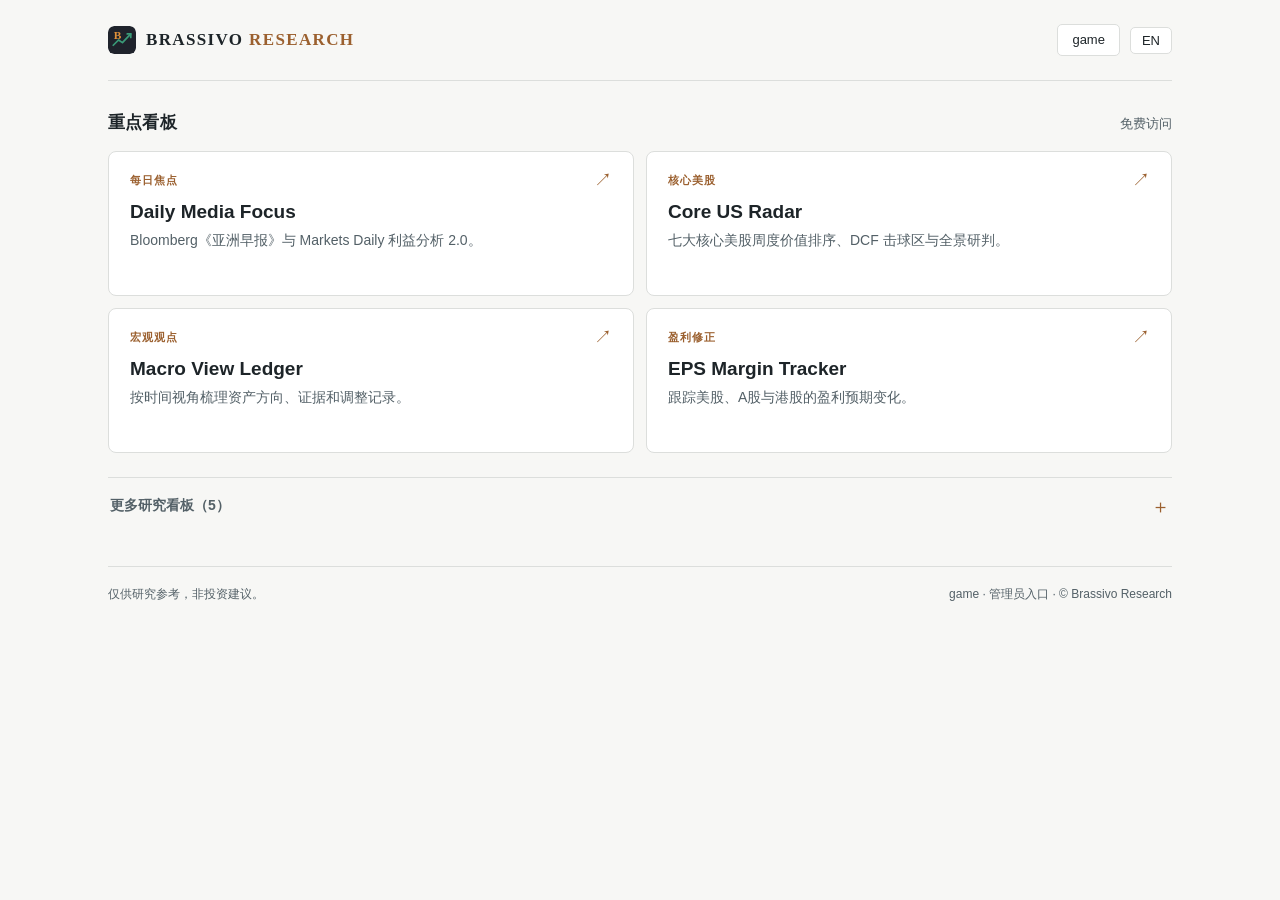
==== commit 1409cea0: "feat(radar): add AAPL to Core US Radar (7 core stocks)" ====
--- a/index.html
+++ b/index.html
@@ -15,7 +15,7 @@
 <meta property="og:description" content="聚焦主流媒体每日焦点、宏观资产方向与 EPS 盈利修正。其他研究看板按需展开。">
 <meta property="og:url" content="https://brassivo.com/">
 <script type="application/ld+json">
-{"@context":"https://schema.org","@type":"WebSite","name":"Brassivo Research","url":"https://brassivo.com/","inLanguage":"zh-CN","description":"聚焦主流媒体每日焦点、核心美股全景排序、宏观资产方向与EPS盈利修正；其他研究看板按需展开。","hasPart":[{"@type":"WebPage","name":"Global Liquidity","url":"https://investment.brassivo.com/","description":"G3/G4央行流动性同比、美元净流动性周频、周期定位与资产配置立场。"},{"@type":"WebPage","name":"Macro View Ledger","url":"https://brassivo.com/macro/","description":"按时间视角、证据等级和反转条件整理公开宏观文章中的资产方向。"},{"@type":"WebPage","name":"Daily Media Focus","url":"https://brassivo.com/media/","description":"每日自动归档 Bloomberg《亚洲早报》与 Markets Daily 利益分析法 2.0。"},{"@type":"WebPage","name":"Core US Radar","url":"https://brassivo.com/radar/","description":"每周六自动刷新的六大核心美股五步慢变量、DCF 击球区与价值排序。"},{"@type":"WebPage","name":"EPS Margin Tracker","url":"https://brassivo.com/eps/","description":"公开展示美股、A股和港股EPS盈利预期修正及趋势延续的脱敏结构化台账。"},{"@type":"WebPage","name":"Global Stocks","url":"https://stocks.brassivo.com/","description":"全球AI产业链15个环节按质量×定价未充分程度排序的选股表。"},{"@type":"WebPage","name":"US Sectors","url":"https://stocks.brassivo.com/sectors.html","description":"美股11个GICS板块表现潜力表，与个股选股表同一打分框架。"},{"@type":"WebPage","name":"China Stocks","url":"https://china.brassivo.com/","description":"A股/港股/中概科技股供应链瓶颈环节选股表。"},{"@type":"WebPage","name":"China Sectors","url":"https://china.brassivo.com/sectors.html","description":"A股/港股12个大板块表现潜力表，同一打分框架。"}]}
+{"@context":"https://schema.org","@type":"WebSite","name":"Brassivo Research","url":"https://brassivo.com/","inLanguage":"zh-CN","description":"聚焦主流媒体每日焦点、核心美股全景排序、宏观资产方向与EPS盈利修正；其他研究看板按需展开。","hasPart":[{"@type":"WebPage","name":"Global Liquidity","url":"https://investment.brassivo.com/","description":"G3/G4央行流动性同比、美元净流动性周频、周期定位与资产配置立场。"},{"@type":"WebPage","name":"Macro View Ledger","url":"https://brassivo.com/macro/","description":"按时间视角、证据等级和反转条件整理公开宏观文章中的资产方向。"},{"@type":"WebPage","name":"Daily Media Focus","url":"https://brassivo.com/media/","description":"每日自动归档 Bloomberg《亚洲早报》与 Markets Daily 利益分析法 2.0。"},{"@type":"WebPage","name":"Core US Radar","url":"https://brassivo.com/radar/","description":"每周六自动刷新的七大核心美股五步慢变量、DCF 击球区与价值排序。"},{"@type":"WebPage","name":"EPS Margin Tracker","url":"https://brassivo.com/eps/","description":"公开展示美股、A股和港股EPS盈利预期修正及趋势延续的脱敏结构化台账。"},{"@type":"WebPage","name":"Global Stocks","url":"https://stocks.brassivo.com/","description":"全球AI产业链15个环节按质量×定价未充分程度排序的选股表。"},{"@type":"WebPage","name":"US Sectors","url":"https://stocks.brassivo.com/sectors.html","description":"美股11个GICS板块表现潜力表，与个股选股表同一打分框架。"},{"@type":"WebPage","name":"China Stocks","url":"https://china.brassivo.com/","description":"A股/港股/中概科技股供应链瓶颈环节选股表。"},{"@type":"WebPage","name":"China Sectors","url":"https://china.brassivo.com/sectors.html","description":"A股/港股12个大板块表现潜力表，同一打分框架。"}]}
 </script>
 <script defer src="https://static.cloudflareinsights.com/beacon.min.js" fdata-cf-beacon='{"token": "3be817e4a2314134a9e291596330cb26"}'></script>
 <style>
@@ -76,7 +76,7 @@
     <a class="card" href="/radar/">
       <div class="card-top"><span class="tag">核心美股</span><span class="go" aria-hidden="true">↗</span></div>
       <h3>Core US Radar</h3>
-      <p>六大核心美股周度价值排序、DCF 击球区与全景研判。</p>
+      <p>七大核心美股周度价值排序、DCF 击球区与全景研判。</p>
     </a>
     <a class="card" href="/macro/">
       <div class="card-top"><span class="tag">宏观观点</span><span class="go" aria-hidden="true">↗</span></div>
@@ -132,7 +132,7 @@
   ['a[href="/media/"] .tag','每日焦点','Daily focus'],
   ['a[href="/media/"] p','Bloomberg《亚洲早报》与 Markets Daily 利益分析 2.0。','Daily Bloomberg Asia Morning & Markets Daily Interest Analysis 2.0.'],
   ['a[href="/radar/"] .tag','核心美股','Core US equities'],
-  ['a[href="/radar/"] p','六大核心美股周度价值排序、DCF 击球区与全景研判。','Weekly value ranking, DCF strike zones, and panoramic dossiers for 6 core US stocks.'],
+  ['a[href="/radar/"] p','七大核心美股周度价值排序、DCF 击球区与全景研判。','Weekly value ranking, DCF strike zones, and panoramic dossiers for 7 core US stocks.'],
   ['a[href="/macro/"] .tag','宏观观点','Macro views'],
   ['a[href="/macro/"] p','按时间视角梳理资产方向、证据和调整记录。','Asset direction, evidence and changes by time horizon.'],
   ['a[href="/eps/"] .tag','盈利修正','Earnings revisions'],
